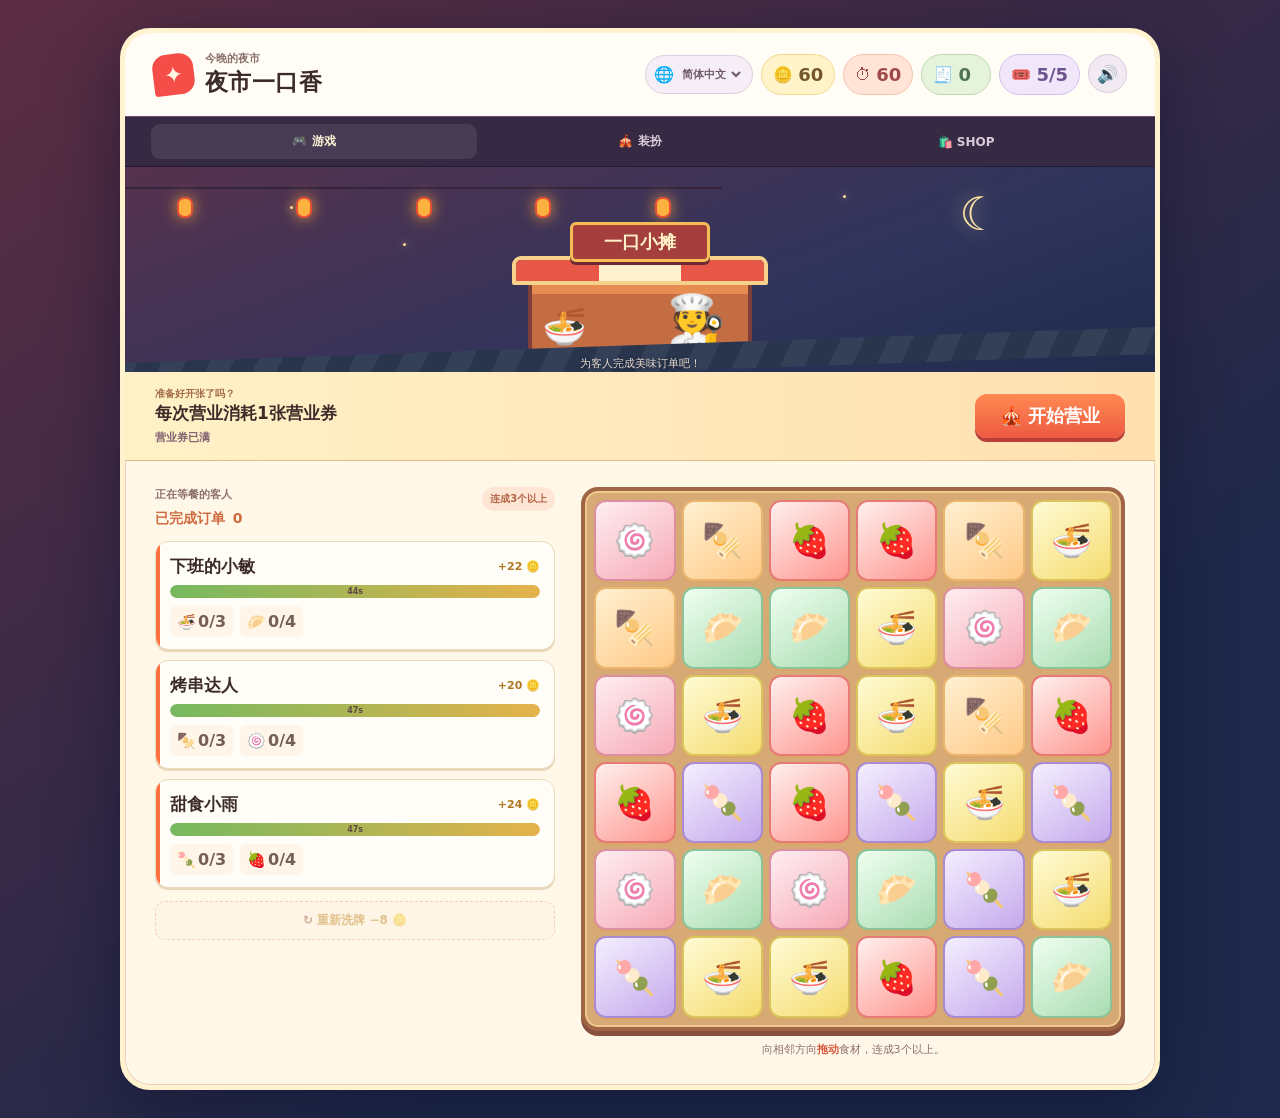
==== index.html @ 1f60d142 "Initial game project" ====
<!doctype html>
<html lang="zh-CN">
  <head>
    <meta charset="UTF-8" />
    <meta name="viewport" content="width=device-width, initial-scale=1.0, viewport-fit=cover" />
    <meta http-equiv="Cache-Control" content="no-cache, no-store, must-revalidate" />
    <meta http-equiv="Pragma" content="no-cache" />
    <meta http-equiv="Expires" content="0" />
    <meta name="theme-color" content="#ff713f" />
    <title>夜市一口香</title>
    <script type="module" crossorigin src="./game.js?v=mrhz48fj"></script>
    <link rel="stylesheet" crossorigin href="./styles.css?v=mrhz48fj">
  </head>
  <body>
    <main class="game-shell">
      <section class="game-card" aria-label="夜市一口香游戏">
        <header class="topbar">
          <div class="brand">
            <span class="brand-mark">✦</span>
            <div>
              <p data-i18n="brandEyebrow">今晚的夜市</p>
              <h1 data-i18n="gameTitle">夜市一口香</h1>
            </div>
          </div>
          <div class="topbar-actions">
            <label class="language-picker" data-i18n-title="languageTooltip" title="语言 / Language">
              <span>🌐</span>
              <select id="languageSelect" aria-label="语言">
                <option value="zh-CN" selected>简体中文</option>
                <option value="ko">한국어</option>
                <option value="en">English</option>
              </select>
            </label>
            <div class="stats" aria-label="游戏状态">
            <div class="stat-pill" data-i18n-title="coinTooltip" title="金币">
              <span>🪙</span><strong id="coinCount">0</strong>
            </div>
            <div class="stat-pill timer-pill" data-i18n-title="timerTooltip" title="剩余营业时间">
              <span>⏱</span><strong id="timer">60</strong>
            </div>
            <div class="stat-pill earnings-pill" data-i18n-title="earningsTooltip" title="今日待结算">
              <span>🧾</span><strong id="todayEarnings">0</strong>
            </div>
            <div class="stat-pill ticket-pill" data-i18n-title="ticketTooltip" title="营业券">
              <span>🎟️</span><strong id="businessTickets">5/5</strong>
            </div>
              <button class="sound-toggle" id="soundToggle" type="button" aria-label="关闭音效" title="音效开关">🔊</button>
            </div>
          </div>
        </header>

        <nav class="main-nav" aria-label="主菜单">
          <button class="nav-button is-active" type="button" data-view="gameView">🎮 <span data-i18n="menuGame">游戏</span></button>
          <button class="nav-button" type="button" data-view="decorateView">🎪 <span data-i18n="menuDecorate">装扮</span></button>
          <button class="nav-button" type="button" data-view="shopView">🛍️ <span data-i18n="menuShop">SHOP</span></button>
          <button class="nav-button hidden" id="cityNavButton" type="button" data-view="cityView">🏙️ <span data-i18n="menuCity">城市</span></button>
        </nav>

        <section class="view" id="gameView">
          <section class="market-scene" aria-label="我的夜市摊位">
            <div class="moon">☾</div>
            <div class="sky-dot dot-one"></div>
            <div class="sky-dot dot-two"></div>
            <div class="sky-dot dot-three"></div>
            <div class="lantern-string"><i></i><i></i><i></i><i></i><i></i></div>
            <div class="stall">
              <div class="stall-sign">一口小摊</div>
              <div class="stall-awning"><span></span><span></span><span></span></div>
              <div class="stall-body"><span class="stall-counter">🍜</span><span class="stall-cook">🧑‍🍳</span></div>
              <div class="installed-decor-layer"></div>
            </div>
            <div class="customer-stage" id="customerStage" aria-hidden="true"></div>
            <p class="scene-caption" id="sceneCaption">为客人完成美味订单吧！</p>
          </section>

          <section class="day-start-panel" id="dayStartPanel">
            <div><p data-i18n="dayReady">准备好开张了吗？</p><h2 data-i18n="ticketGuide">每次营业消耗1张营业券</h2><small id="ticketRefillTime">10:00</small></div>
            <button class="primary-button" id="startBusinessButton" type="button">🎪 <span data-i18n="startBusiness">开始营业</span></button>
          </section>

          <section class="play-area" id="playArea">
            <div class="orders-panel">
              <div class="section-heading">
                <div>
                  <p data-i18n="hungryGuests">正在等餐的客人</p>
                  <h2><span data-i18n="ordersTitle">订单</span> <span id="orderProgress">0</span></h2>
                </div>
                <span class="tip-badge" id="gameTip" data-i18n="matchTip">连成3个以上</span>
              </div>
              <div class="orders" id="orders" aria-live="polite"></div>
              <div class="utility-buttons">
                <button class="secondary-button" id="shuffleButton" type="button">↻ <span data-i18n="shuffle">重新洗牌</span> <span>−8 🪙</span></button>
                <button class="secondary-button hint-button hidden" id="hintButton" type="button">💡 <span data-i18n="useHint">使用提示</span></button>
                <button class="settle-button hidden" id="settleButton" type="button">🧾 <span data-i18n="settleNow">立即结算</span></button>
              </div>
            </div>

            <section class="board-wrap" aria-label="食材拼图">
              <div class="combo-message" id="comboMessage" aria-live="polite"></div>
              <div class="board" id="board" role="grid" aria-label="食材方块"></div>
              <p class="how-to" id="gameInstructions" data-i18n-html="dragHelp">向相邻方向<b>拖动</b>食材，连成3个以上。</p>
            </section>
          </section>
        </section>

        <section class="view decorate-view hidden" id="decorateView">
          <div class="view-heading">
            <div>
              <p data-i18n="decorateEyebrow">我的收藏</p>
              <h2 data-i18n="decorateTitle">装扮夜市摊位</h2>
              <p class="unlock-hint" id="unlockHint">提高装扮分数可解锁更多摆放位。</p>
              <div class="unlock-progress"><span id="unlockProgressBar"></span><b id="unlockProgressText">0 / 300 ⭐</b></div>
            </div>
            <div class="decor-heading-actions">
              <div class="pet-loot-actions">
                <button class="pet-loot-button cat-loot-button" id="catLootButton" type="button" data-i18n-title="catLootHelp" title="领取寻宝猫带回的奖励">
                  <span>🐱</span><small data-i18n="catLoot">猫咪奖励</small><b id="catLootCount">0</b>
                </button>
                <button class="pet-loot-button dog-loot-button" id="dogLootButton" type="button" data-i18n-title="dogLootHelp" title="领取幸运犬带回的奖励">
                  <span>🐶</span><small data-i18n="dogLoot">狗狗奖励</small><b id="dogLootCount">0</b>
                </button>
              </div>
              <span class="decor-score">⭐ <strong id="decorScore">0</strong></span>
              <span class="slot-count">🧩 <strong id="slotCount">3</strong></span>
              <button class="reset-link" id="resetLayoutButton" type="button" data-i18n="resetLayout">重置摆放</button>
            </div>
          </div>
          <section class="decor-studio" aria-label="摊位装扮预览">
            <div class="placement-toolbar">
              <div><strong id="placementSelection" data-i18n="placementNone">从背包选择家具后，点击地板格子进行摆放</strong><small id="placementHelp" data-i18n="placementHelp">点击已摆放的家具后，可以移动到其他格子</small></div>
              <div class="placement-actions">
                <button id="rotateFurniture" type="button" data-i18n="rotateFurniture">旋转</button>
                <button id="zoomDecorOut" type="button" aria-label="缩小">−</button>
                <button id="resetDecorCamera" type="button" data-i18n-title="cameraReset" title="重置视角">◎</button>
                <button id="zoomDecorIn" type="button" aria-label="放大">＋</button>
                <button id="cancelPlacement" type="button" data-i18n="cancelPlacement">取消选择</button>
              </div>
            </div>
            <div class="floor-palette hidden" id="floorPalette">
              <strong data-i18n="floorPalette">地板样式</strong>
              <button class="is-active" type="button" data-floor="wood"><i></i><span data-i18n="floorWood">木地板</span></button>
              <button type="button" data-floor="light"><i></i><span data-i18n="floorLight">亮色瓷砖</span></button>
              <button type="button" data-floor="dark"><i></i><span data-i18n="floorDark">深色瓷砖</span></button>
            </div>
            <div class="isometric-room" id="decorRoom">
              <div class="decor-canvas-host" id="decorCanvasHost" role="application" aria-label="家具摆放游戏画布"></div>
            </div>
            <nav class="decor-mode-dock" aria-label="装扮模式">
              <button id="decorBackButton" type="button">↩️ <span data-i18n="decorBack">返回</span></button>
              <button id="decorFurnitureMode" class="is-active" type="button">🪑 <span data-i18n="furnitureMode">家具模式</span></button>
              <button id="decorMoveMode" type="button">✋ <span data-i18n="moveMode">移动模式</span></button>
              <button id="decorGridMode" type="button">◇ <span data-i18n="tileMode">地板编辑</span></button>
              <button id="decorDeleteMode" type="button">🗑️ <span data-i18n="deleteMode">删除模式</span></button>
              <button id="decorShopShortcut" type="button">🏪 <span data-i18n="menuShop">SHOP</span></button>
            </nav>
            <p class="decor-room-status" id="expansionStatus">摊位等级 1</p>
          </section>
          <div class="stall-name-editor">
            <label for="stallNameInput" data-i18n="stallNameLabel">摊位名称</label>
            <input id="stallNameInput" type="text" maxlength="12" placeholder="输入摊位名称" />
            <button id="saveStallName" type="button" data-i18n="saveName">保存名称</button>
          </div>
          <button class="bag-button" id="bagButton" type="button">
            <span class="bag-icon">🎒</span>
            <span><strong data-i18n="myBag">我的装饰背包</strong><small data-i18n="bagHelp">打开背包，选择要摆放的装饰</small></span>
            <b id="bagCount">0</b>
          </button>
          <section class="bag-panel hidden" id="bagPanel">
            <div class="inventory-heading">
              <h2 data-i18n="ownedItems">已拥有的装饰</h2>
              <p data-i18n="inventoryHelp">点击物品即可摆放；已摆放的物品点击后会收回背包。</p>
            </div>
            <div class="bag-controls">
              <select id="bagSort" aria-label="排序">
                <option value="score" data-i18n="sortScore">按装扮分数</option>
                <option value="rarity" data-i18n="sortRarity">按稀有度</option>
                <option value="name" data-i18n="sortName">按名称</option>
                <option value="price" data-i18n="sortPrice">按价格</option>
                <option value="effect" data-i18n="sortEffect">按能力</option>
                <option value="acquired" data-i18n="sortAcquired">按获得顺序</option>
              </select>
              <select id="bagRarity" aria-label="稀有度筛选">
                <option value="all" data-i18n="filterAll">全部等级</option>
                <option value="common" data-i18n="common">普通</option>
                <option value="rare" data-i18n="rare">稀有</option>
                <option value="epic" data-i18n="epic">史诗</option>
                <option value="legendary" data-i18n="legendary">传说</option>
              </select>
              <select id="bagGroup" aria-label="分组">
                <option value="flat" data-i18n="groupNone">不分组</option>
                <option value="rarity" data-i18n="groupRarity">按等级分组</option>
              </select>
            </div>
            <div class="decorations inventory-grid" id="decorInventory"></div>
          </section>
        </section>

        <section class="view shop-view hidden" id="shopView">
          <div class="shop-hero">
            <p data-i18n="shopEyebrow">夜市装饰商店</p>
            <h2 data-i18n="gachaTitle">好运装饰机</h2>
            <p data-i18n="gachaSubtitle">抽取装饰，还有机会获得摊位扩建券！</p>
            <p class="shop-city-wallet">🏙️ <span data-i18n="cityWallet">城市资金</span> <strong id="shopCityMoney">0</strong>元</p>
            <div class="gacha-machine" id="gachaMachine" aria-hidden="true">
              <div class="gacha-rays"></div>
              <div class="gacha-globe"><span id="gachaPreview">🎁</span><div class="coin-burst" id="coinBurst"></div></div>
              <div class="gacha-base">LUCKY</div>
            </div>
            <div class="gacha-result" id="gachaResult" aria-live="polite">
              <span>✨</span><strong data-i18n="readyToDraw">好运正在等你</strong>
            </div>
            <div class="draw-actions">
              <button class="primary-button draw-button" id="drawButton" type="button"><span data-i18n="drawOnce">抽取一次</span> · 50 🪙</button>
              <button class="primary-button draw-button draw-ten-button" id="drawTenButton" type="button"><span data-i18n="drawTen">抽取十次</span> · 450 🪙</button>
            </div>
            <div class="odds-row" aria-label="抽取概率">
              <span class="rarity-common" id="commonOdds">普通 70%</span>
              <span class="rarity-rare" id="rareOdds">稀有 20%</span>
              <span class="rarity-epic" id="epicOdds">史诗 5%</span>
              <span class="rarity-legendary" id="legendaryOdds">传说 3%</span>
              <span class="rarity-expansion" id="expansionOdds">扩建券 2%</span>
            </div>
            <p class="booster-status" id="boosterStatus">未使用概率宝箱</p>
            <article class="name-ticket-product">
              <span>🎫</span><div><strong data-i18n="nameTicket">摊位改名券</strong><small data-i18n="nameTicketHelp">解除一次名称锁定</small></div>
              <button id="buyNameTicket" type="button"><span data-i18n="buyNameTicket">购买</span> · 1500元</button>
            </article>
            <article class="name-ticket-product expansion-ticket-product">
              <span>🏗️</span><div><strong data-i18n="expansionTicketShop">摊位扩建券</strong><small id="expansionTicketHelp">每次购买价格上涨3000元</small></div>
              <button id="buyExpansionTicket" type="button">5000元</button>
            </article>
            <article class="coupon-product">
              <span>🎟️</span>
              <div><strong data-i18n="couponTitle">兑换码</strong><small data-i18n="couponHelp">每个兑换码只能使用一次</small></div>
              <div class="coupon-entry">
                <input id="couponInput" type="text" inputmode="text" maxlength="32" autocomplete="off" autocapitalize="none" spellcheck="false" aria-label="兑换码" />
                <button id="redeemCoupon" type="button" data-i18n="couponRedeem">兑换</button>
              </div>
            </article>
          </div>
          <section class="score-chest-section">
            <div class="inventory-heading">
              <div><p data-i18n="scoreChestEyebrow">装扮分数限定</p><h2 data-i18n="scoreChestTitle">阶段专属宝箱</h2></div>
              <p data-i18n="scoreChestHelp">每个宝箱只会抽出该分数阶段解锁的装饰</p>
            </div>
            <div class="score-chest-grid" id="scoreChestGrid"></div>
          </section>
          <section class="background-shop-section">
            <div class="inventory-heading">
              <div><p data-i18n="backgroundEyebrow">豪华场景</p><h2 data-i18n="backgroundTitle">夜市背景商店</h2></div>
              <p data-i18n="backgroundHelp">用城市资金购买，背景可在每座城市分别装备</p>
            </div>
            <div class="background-grid" id="backgroundGrid"></div>
          </section>
          <div class="catalog-section">
            <div class="inventory-heading">
              <h2 id="catalogTitle" data-i18n="catalogTitle">装饰图鉴 · 119种</h2>
              <p id="catalogHelp" data-i18n="catalogHelp">基础37种 · 装扮分数可解锁82种</p>
            </div>
            <div class="catalog-grid" id="shopCatalog"></div>
          </div>
        </section>
        <section class="view city-view hidden" id="cityView">
          <div class="city-income-card">
            <div><p data-i18n="cityIncomeEyebrow">离线城市收益</p><h2><span id="cityStoredIncome">0</span> / 3000元</h2><small data-i18n="cityIncomeRate">现实时间每小时积累300元</small></div>
            <div class="city-wallet"><span data-i18n="cityWallet">城市资金</span><strong><b id="cityMoney">0</b>元</strong></div>
            <button id="claimCityIncome" type="button" data-i18n="claimIncome">领取收益</button>
          </div>
          <div class="city-heading"><p data-i18n="citySelectEyebrow">经营地图</p><h2 data-i18n="citySelectTitle">选择夜市城市</h2></div>
          <div class="city-grid" id="cityGrid"></div>
        </section>
        <div class="toast" id="toast" aria-live="polite"></div>
      </section>
    </main>

    <div class="modal hidden" id="gameOverModal" role="dialog" aria-modal="true" aria-labelledby="gameOverTitle">
      <div class="modal-content">
        <span class="modal-emoji">🎉</span>
        <p data-i18n="closingEyebrow">今晚的夜市</p>
        <h2 id="gameOverTitle" data-i18n="closingTitle">圆满收摊！</h2>
        <p class="modal-score"><strong id="finalOrders">0</strong> <span data-i18n="completedOrders">份订单已完成</span></p>
        <div class="settlement-sheet">
          <p><span data-i18n="matchIncome">连线收入</span><strong id="settlementMatch">0</strong></p>
          <p><span data-i18n="orderIncome">订单收入</span><strong id="settlementOrders">0</strong></p>
          <p><span data-i18n="petIncome">宠物收入</span><strong id="settlementPets">0</strong></p>
          <p><span data-i18n="overtimeIncome">加时奖励</span><strong id="settlementOvertime">0</strong></p>
          <p class="settlement-penalty"><span data-i18n="failedOrderPenalty">超时订单罚款</span><strong id="settlementPenalty">−0</strong></p>
          <p><span data-i18n="passiveIncome">持有被动奖励</span><strong id="settlementPassive">0</strong></p>
          <p class="settlement-total"><span data-i18n="settlementTotal">本日结算</span><strong id="settlementTotal">0 🪙</strong></p>
        </div>
        <button class="primary-button" id="restartButton" type="button" data-i18n="nextDay">明天继续营业</button>
      </div>
    </div>

    <div class="modal hidden" id="petLootModal" role="dialog" aria-modal="true" aria-labelledby="petLootTitle">
      <div class="modal-content pet-loot-modal-content">
        <span class="modal-emoji" id="petLootIcon">🐱</span>
        <h2 id="petLootTitle">宠物带回的奖励</h2>
        <p id="petLootSummary"></p>
        <div class="pet-loot-grid" id="petLootGrid"></div>
        <button class="primary-button" id="closePetLootModal" type="button" data-i18n="petLootClose">确认</button>
      </div>
    </div>

  </body>
</html>
---- styles.css ----
:root{--ink:#3c2b29;--muted:#8d716b;--cream:#fff8e8;--paper:#fffdf8;--orange:#ff713f;--coral:#f54d47;--red:#cf3541;--yellow:#ffc44d;--green:#64a56c;--display-font:"Microsoft YaHei", "PingFang SC", "Noto Sans SC", "Malgun Gothic", system-ui, sans-serif;color:var(--ink);font-family:Microsoft YaHei,PingFang SC,Noto Sans SC,Malgun Gothic,system-ui,sans-serif}html{-webkit-text-size-adjust:100%;-moz-text-size-adjust:100%;text-size-adjust:100%;width:100%;overflow-x:hidden}*{box-sizing:border-box}body{background:radial-gradient(circle at 20% 15%,#ffcc6b55 0 2px,#0000 3px),radial-gradient(circle at 80% 12%,#ffcc6b55 0 2px,#0000 3px),linear-gradient(145deg,#5c2d42,#1e284a 70%);width:100%;min-width:0;min-height:100dvh;margin:0;overflow-x:hidden}button{font:inherit;cursor:pointer}.game-shell{padding:28px 16px}.game-card{background:var(--cream);border:5px solid #fff3cf;border-radius:30px;width:min(100%,1040px);margin:auto;overflow:hidden;box-shadow:0 18px 65px #0c102c80,inset 0 0 0 1px #d1765b55}.topbar{background:#fffdf6;justify-content:space-between;align-items:center;gap:16px;padding:18px 28px;display:flex}.brand{align-items:center;gap:11px;display:flex}.brand-mark{color:#fff7e1;background:var(--coral);border-radius:14px 14px 14px 4px;place-items:center;width:41px;height:41px;font-size:23px;display:grid;transform:rotate(-7deg)}.brand p,.section-heading p{color:var(--muted);margin:0 0 1px;font-size:11px;font-weight:700}.brand h1,h2,.modal-content h2{font-family:var(--display-font);margin:0;font-weight:800}.brand h1{letter-spacing:.02em;font-size:23px}.topbar-actions{align-items:center;gap:8px;display:flex}.stats{gap:8px;display:flex}.language-picker{color:#6f576d;background:#f5eef6;border:1px solid #dfcedf;border-radius:99px;align-items:center;gap:4px;height:39px;padding:0 8px;display:flex}.language-picker select{max-width:94px;color:inherit;font:inherit;cursor:pointer;background:0 0;border:0;outline:0;font-size:11px;font-weight:700}.stat-pill{color:#74572b;background:#fff3c9;border:1px solid #f4d98c;border-radius:99px;align-items:center;gap:5px;min-width:70px;padding:9px 11px;display:flex}.stat-pill strong{font-family:var(--display-font);font-size:18px;font-weight:800}.timer-pill{color:#9f4a4a;background:#ffe4d7;border-color:#f5c2ae}.earnings-pill{color:#4f7550;background:#e6f3dc;border-color:#bfd7ae}.ticket-pill{color:#6c538d;background:#f0e7fb;border-color:#d3bfeb}.sound-toggle{background:#f1eaf2;border:1px solid #d9c7dd;border-radius:50%;place-items:center;width:39px;height:39px;padding:0;font-size:17px;transition:transform .15s,opacity .15s;display:grid}.sound-toggle:hover{transform:translateY(-1px)}.sound-toggle.is-muted{opacity:.55}.market-scene{color:#fff7d9;background:linear-gradient(160deg,#56324e,#2f345c 63%,#202b4c);height:205px;position:relative;overflow:hidden}.market-scene:after{content:"";background:repeating-linear-gradient(115deg,#334058 0 22px,#28354c 22px 44px);height:27px;position:absolute;bottom:0;left:-12px;right:-12px;transform:skewY(-2deg)}.moon{color:#ffe5a4;text-shadow:0 0 18px #fff0ad99;font-size:46px;position:absolute;top:20px;right:15%}.sky-dot{background:#ffe2a0;border-radius:50%;width:3px;height:3px;position:absolute;box-shadow:0 0 8px #ffe2a0}.dot-one{top:39px;left:16%}.dot-two{top:76px;left:27%}.dot-three{top:28px;right:30%}.lantern-string{border-top:2px solid #35243c;justify-content:space-around;width:58%;height:48px;display:flex;position:absolute;top:20px;left:0}.lantern-string i{background:#ffb13f;border:2px solid #e64f36;border-radius:7px;width:16px;height:21px;margin-top:8px;display:block;box-shadow:0 0 15px #ffb13fcc}.stall{width:290px;height:132px;transition:filter .25s,transform .25s;position:absolute;bottom:19px;left:50%;transform:translate(-50%)}.stall-sign{z-index:3;color:#fff1c7;width:140px;font-family:var(--display-font);text-align:center;background:#a53f3d;border:3px solid #f6bd57;border-radius:6px;padding:5px;font-size:18px;font-weight:800;position:absolute;top:1px;left:75px;box-shadow:0 3px #6d2a35}.stall-awning{z-index:2;border:4px solid #f8d18b;border-radius:9px 9px 2px 2px;width:256px;height:29px;display:flex;position:absolute;top:35px;left:17px;overflow:hidden}.stall-awning span{background:#e65748;flex:1}.stall-awning span:nth-child(2){background:#fff1cf}.stall-body{background:#c46c42;border:4px solid #7c3f39;border-bottom:0;border-radius:5px 5px 0 0;height:74px;position:absolute;bottom:0;left:33px;right:33px;box-shadow:inset 0 11px #e88d51}.stall-counter{font-size:36px;position:absolute;bottom:5px;left:10px}.stall-cook{font-size:47px;position:absolute;bottom:6px;right:22px}.customer-stage{z-index:7;pointer-events:none;height:73px;position:absolute;bottom:12px;left:0;right:0}.guest-slot{bottom:0;left:var(--seat-left);width:54px;height:68px;position:absolute;transform:translate(-50%)}.guest-chair{filter:drop-shadow(0 3px 2px #16142877);font-size:31px;position:absolute;bottom:0;left:50%;transform:translate(-50%)}.market-guest{z-index:2;width:47px;height:49px;display:block;position:absolute;bottom:14px;left:50%;transform:translate(-50%)}.market-guest b{filter:drop-shadow(0 3px 2px #17122477);font-size:35px;font-weight:400;position:absolute;bottom:0;left:50%;transform:translate(-50%)}.market-guest i{z-index:3;filter:drop-shadow(0 2px 1px #1c142977);font-size:19px;font-style:normal;animation:.28s ease-in-out infinite alternate food-bob;position:absolute;bottom:0;right:-3px}.guest-entering.guest-left{animation:1.05s cubic-bezier(.2,.75,.3,1) both guest-enter-left}.guest-entering.guest-right{animation:1.05s cubic-bezier(.2,.75,.3,1) both guest-enter-right}.guest-leaving.guest-left{animation:1.05s ease-in both guest-leave-left}.guest-leaving.guest-right{animation:1.05s ease-in both guest-leave-right}.guest-entering b,.guest-leaving b{animation:.22s ease-in-out infinite alternate guest-step}@keyframes guest-enter-left{0%{opacity:0;transform:translate(-520px)}70%{opacity:1}to{opacity:1;transform:translate(-50%)}}@keyframes guest-enter-right{0%{opacity:0;transform:translate(470px)}70%{opacity:1}to{opacity:1;transform:translate(-50%)}}@keyframes guest-leave-left{0%{opacity:1;transform:translate(-50%)}80%{opacity:1}to{opacity:0;transform:translate(-520px)}}@keyframes guest-leave-right{0%{opacity:1;transform:translate(-50%)}80%{opacity:1}to{opacity:0;transform:translate(470px)}}@keyframes guest-step{to{transform:translate(-50%)translateY(-4px)rotate(3deg)}}@keyframes food-bob{to{transform:translateY(-3px)rotate(5deg)}}.scene-caption{z-index:9;color:#e7ddcf;text-align:center;text-shadow:0 1px 3px #16142c;width:100%;margin:0;font-size:11px;position:absolute;bottom:1px;left:50%;transform:translate(-50%)}.play-area{grid-template-columns:minmax(230px,.92fr) minmax(330px,1.25fr);gap:26px;padding:26px 30px 28px;display:grid}.orders-panel{min-width:0}.section-heading{justify-content:space-between;align-items:flex-start;gap:8px;margin-bottom:13px;display:flex}.section-heading h2{font-size:22px}.section-heading h2 span{color:#d06a3f;font-size:14px}.tip-badge{color:#b26547;background:#ffe5d4;border-radius:99px;padding:5px 8px;font-size:10px;font-weight:700}.orders{gap:10px;display:grid}.orders[data-count="4"],.orders[data-count="5"],.orders[data-count="6"]{grid-template-columns:repeat(2,minmax(0,1fr))}.order-card{background:var(--paper);border:1px solid #edd9bc;border-radius:13px;padding:11px 12px 10px;transition:opacity .25s,transform .25s;position:relative;overflow:hidden;box-shadow:0 2px #e8d7bb}.order-card.is-complete{opacity:.46;transform:scale(.97)}.order-card:before{content:"";background:var(--orange);width:4px;position:absolute;top:0;bottom:0;left:0}.order-top{justify-content:space-between;align-items:center;margin-bottom:7px;display:flex}.customer{font-family:var(--display-font);font-size:17px;font-weight:800}.reward{color:#b17621;font-size:11px;font-weight:700}.order-items{flex-wrap:wrap;gap:5px;display:flex}.order-item{color:#745f57;background:#fff5e8;border-radius:6px;align-items:center;gap:2px;padding:4px 5px;font-size:11px;display:inline-flex}.order-item.done{color:#4c884b;background:#e4f3dd;text-decoration:line-through}.order-item b{font-family:var(--display-font);font-size:13px;font-weight:800}.utility-buttons{gap:7px;margin-top:13px;display:grid}.secondary-button{color:#9a543c;background:#fff2e4;border:1px dashed #e8a67f;border-radius:10px;width:100%;margin-top:0;padding:10px;font-size:12px;font-weight:700}.secondary-button span{color:#bd8120}.secondary-button:disabled{opacity:.45;cursor:not-allowed}.hint-button{color:#6d5898;background:#f1e9ff;border-color:#bfa8e3}.hint-button span{color:inherit}.settle-button{color:#fff8d8;background:linear-gradient(#6c9560,#4f774b);border:0;border-radius:10px;width:100%;padding:10px;font-size:12px;font-weight:800;box-shadow:0 3px #345b35}.board-wrap{min-width:0;position:relative}.board{background:#d7a974;border:4px solid #9f6545;border-radius:17px;grid-template-columns:repeat(6,1fr);gap:6px;padding:9px;display:grid;box-shadow:inset 0 0 0 2px #efc98d,0 5px #895040}.tile{aspect-ratio:1;touch-action:none;-webkit-user-select:none;user-select:none;background:linear-gradient(145deg,#fffef4,#ffe9c7);border:2px solid #f5d5a3;border-radius:12px;min-width:0;padding:0;font-size:clamp(21px,4.1vw,33px);line-height:1;transition:transform .13s,filter .13s;position:relative;overflow:visible;box-shadow:0 2px #dca56a}.tile:hover{filter:brightness(1.04);transform:translateY(-2px)}.tile.selected{z-index:2;filter:brightness(1.08);outline:3px solid #ff7543;transform:scale(.91)}.tile.pop{z-index:4;animation:.32s cubic-bezier(.2,.8,.3,1) forwards pop}.tile.pop:before,.tile.pop:after{content:"";pointer-events:none;border-radius:50%;width:8px;height:8px;animation:.34s ease-out forwards sparkle-pop;position:absolute;inset:50%;box-shadow:-27px -20px #fff38c,25px -18px #ff9be7,-22px 23px #91efff,28px 20px #fff,0 -31px #b2ff9c,0 31px #ffc46f}.tile.pop:after{animation-delay:40ms;transform:rotate(35deg)}.tile.shake{animation:.24s linear shake}.tile-skewer{background:linear-gradient(145deg,#fff0d1,#ffc987);border-color:#eab56f}.tile-noodle{background:linear-gradient(145deg,#fffbd5,#f5dc70);border-color:#dcc45c}.tile-dumpling{background:linear-gradient(145deg,#effff0,#a9dcb2);border-color:#8cc398}.tile-fishcake{background:linear-gradient(145deg,#ffeef1,#f6a9b7);border-color:#dc8f9e}.tile-tteok{background:linear-gradient(145deg,#f4efff,#c5a9ec);border-color:#a88bd1}.tile-fruit{background:linear-gradient(145deg,#fff0ee,#ff958f);border-color:#e77a75}.board.memory-board{background:linear-gradient(145deg,#614768,#382f50);border-color:#87688f;position:relative;box-shadow:inset 0 0 0 2px #d6b3da,0 5px #493950}.board.memory-preview:after{z-index:20;color:#fff8dd;white-space:nowrap;content:attr(data-preview-label);pointer-events:none;background:#d1584e;border:2px solid #ffd77f;border-radius:99px;padding:7px 14px;font-size:12px;font-weight:900;position:absolute;top:-18px;left:50%;transform:translate(-50%);box-shadow:0 4px 12px #251c3688}.memory-card{perspective:650px;cursor:pointer;background:#493958;border-color:#8f7298;overflow:hidden;box-shadow:0 3px #2d2539}.memory-card:disabled{opacity:1;cursor:default}.memory-card:not(:disabled):hover{filter:brightness(1.12)}.memory-card-inner{transform-style:preserve-3d;transition:transform .38s cubic-bezier(.2,.72,.25,1);display:block;position:absolute;inset:3px}.memory-card-cover,.memory-card-ingredient{backface-visibility:hidden;border-radius:8px;place-items:center;display:grid;position:absolute;inset:0;overflow:hidden}.memory-card-cover{color:#ffe69b;text-shadow:0 0 9px #ffd875;background:repeating-linear-gradient(135deg,#604666 0 8px,#4b3858 8px 16px);border:2px solid #a986ad;font-size:clamp(18px,3.2vw,28px)}.memory-card-ingredient{background:linear-gradient(145deg,#fffdf1,#ffe6ba);border:2px solid #f3cb8d;font-size:clamp(21px,4vw,33px);transform:rotateY(180deg)}.memory-card.is-revealed .memory-card-inner{transform:rotateY(180deg)}.memory-card.is-matched{filter:saturate(.65);box-shadow:inset 0 0 0 3px #8fd487,0 2px #3c7540}.memory-card.is-matched .memory-card-ingredient:after{color:#318348;content:"✓";font-size:13px;position:absolute;bottom:2px;right:3px}.memory-card.tile-skewer .memory-card-ingredient{background:linear-gradient(145deg,#fff0d1,#ffc987)}.memory-card.tile-noodle .memory-card-ingredient{background:linear-gradient(145deg,#fffbd5,#f5dc70)}.memory-card.tile-dumpling .memory-card-ingredient{background:linear-gradient(145deg,#effff0,#a9dcb2)}.memory-card.tile-fishcake .memory-card-ingredient{background:linear-gradient(145deg,#ffeef1,#f6a9b7)}.memory-card.tile-tteok .memory-card-ingredient{background:linear-gradient(145deg,#f4efff,#c5a9ec)}.memory-card.tile-fruit .memory-card-ingredient{background:linear-gradient(145deg,#fff0ee,#ff958f)}.tile.hint{z-index:3;animation:.65s ease-in-out infinite alternate hint-glow}.tile.hint-clear{animation:none}@keyframes hint-glow{to{outline:4px solid #a47cff;transform:scale(1.08);box-shadow:0 0 18px #a47cffee}}@keyframes pop{35%{filter:brightness(1.6);transform:scale(1.28)rotate(-5deg);box-shadow:0 0 22px #fff}to{opacity:0;transform:scale(.25)rotate(22deg)}}@keyframes sparkle-pop{0%{opacity:1;transform:scale(.2)}to{opacity:0;transform:scale(1.8)}}@keyframes shake{25%{transform:translate(-3px)}75%{transform:translate(3px)}}.board.chain-burst{animation:.5s ease-out board-flash}@keyframes board-flash{20%{filter:saturate(1.35)brightness(1.12);box-shadow:inset 0 0 30px #fff8a8,0 0 28px #ffc767}}.combo-message{z-index:5;color:#e14d3d;min-width:150px;font-family:var(--display-font);text-align:center;pointer-events:none;opacity:0;font-size:23px;font-weight:800;position:absolute;top:-21px;left:50%;transform:translate(-50%,12px)}.combo-message.show{animation:.8s ease-out forwards message}@keyframes message{20%{opacity:1;transform:translate(-50%,-2px)scale(1.08)}to{opacity:0;transform:translate(-50%,-22px)scale(1)}}.how-to{color:var(--muted);text-align:center;margin:11px 0 0;font-size:11px}.how-to b{color:#d6573d}.shop-panel{background:#fff1d6;border-top:1px solid #ebd4ad;padding:20px 30px 27px}.reset-link{color:#a67861;background:0 0;border:0;padding:3px 0;font-size:11px;text-decoration:underline}.unlock-hint{color:#ba704e!important;margin-top:3px!important}.decor-heading-actions{flex-direction:column;align-items:flex-end;gap:5px;display:flex}.decor-score{color:#9c631d;background:#fff8d9;border:1px solid #ead090;border-radius:99px;padding:5px 9px;font-size:12px}.decor-score strong{font-family:var(--display-font);font-size:16px;font-weight:800}.decorations{grid-template-columns:repeat(3,1fr);gap:11px;display:grid}.decor-card{text-align:left;background:#fffdfa;border:1px solid #e8d0ab;border-radius:14px;min-height:114px;padding:11px;transition:transform .18s;position:relative;box-shadow:0 2px #dfc69c}.decor-card:hover{transform:translateY(-2px)}.decor-card:disabled{cursor:default}.decor-card.is-owned{background:#f2f9e9;border-color:#9ac28f}.decor-art{margin-bottom:4px;font-size:33px;display:block}.decor-name{font-family:var(--display-font);font-size:16px;font-weight:800;display:block}.decor-description{color:var(--muted);margin-top:2px;font-size:10px;line-height:1.35;display:block}.decor-price{color:#a36d1e;font-size:10px;font-weight:700;position:absolute;bottom:8px;right:9px}.is-owned .decor-price{color:#579156}.decor-art-image{object-fit:contain;-webkit-user-select:none;user-select:none;width:72px;height:72px;margin:0 auto 5px;display:block}.hidden{display:none!important}.main-nav{background:#352943;border-top:1px solid #6c4c66;border-bottom:1px solid #231d33;grid-template-columns:repeat(auto-fit,minmax(0,1fr));padding:7px 26px;display:grid}.nav-button{color:#d8cad5;background:0 0;border:0;border-radius:9px;padding:9px;font-size:12px;font-weight:800;transition:color .15s,background .15s}.nav-button:hover,.nav-button.is-active{color:#fff4d6;background:#ffffff17}.view-heading{justify-content:space-between;align-items:flex-start;gap:14px;padding:24px 30px 14px;display:flex}.day-start-panel{background:linear-gradient(90deg,#fff1c7,#ffe0b0);border-bottom:1px solid #dfbd86;justify-content:space-between;align-items:center;gap:18px;padding:15px 30px;display:flex}.day-start-panel p{color:#a06a45;margin:0;font-size:10px;font-weight:800}.day-start-panel h2{margin:1px 0;font-size:17px}.day-start-panel small{color:#7f5f70;font-size:11px;font-weight:800}.day-start-panel .primary-button{width:auto;min-width:150px;margin:0;padding:10px 16px}.day-start-panel .primary-button:disabled{opacity:.45;cursor:not-allowed}.view-heading p,.inventory-heading p,.shop-hero>p{color:var(--muted);margin:0;font-size:11px}.view-heading h2,.inventory-heading h2,.shop-hero h2{margin:0;font-size:23px}.slot-count{color:#6c538f;background:#f3eaff;border:1px solid #d7c2ec;border-radius:99px;padding:5px 9px;font-size:12px}.decor-preview{border:4px solid #ead2a3;border-radius:20px;height:260px;margin:0 30px 20px}.decor-preview .stall{bottom:26px}.decor-studio{background:#f3dfbd;border:4px solid #d7b177;border-radius:21px;margin:0 30px 20px;overflow:hidden;box-shadow:0 7px #9b7149,inset 0 0 28px #7c4d2722}.placement-toolbar{z-index:8;color:#fff7dc;background:linear-gradient(90deg,#49374e,#6a4c5e);justify-content:space-between;align-items:center;gap:14px;padding:12px 15px;display:flex;position:relative}.placement-toolbar div{flex-direction:column;min-width:0;display:flex}.placement-toolbar strong{text-overflow:ellipsis;white-space:nowrap;font-size:12px;overflow:hidden}.placement-toolbar small{color:#d9c3d4;font-size:9px}.placement-toolbar button{color:#644e59;background:#ffe4a5;border:0;border-radius:8px;flex:none;padding:7px 10px;font-size:9px;font-weight:900}.placement-toolbar button:disabled{opacity:.35}.isometric-room{touch-action:none;cursor:grab;background:#303236;height:620px;min-height:360px;position:relative;overflow:hidden}.isometric-room:active{cursor:grabbing}.decor-canvas-host{touch-action:none;-webkit-tap-highlight-color:transparent;background:#303236;position:absolute;inset:0;overflow:hidden}.decor-canvas-host canvas{pointer-events:auto;touch-action:none;-webkit-user-select:none;user-select:none;display:block;width:100%!important;height:100%!important}.decor-room-status{color:#6f4d40;text-align:center;background:#f9e9c9;border-top:1px solid #d0a96e;margin:0;padding:9px 14px;font-size:10px;font-weight:800}.installed-decor-layer{z-index:6;pointer-events:none;position:absolute;inset:0}.installed-decor{object-fit:contain;filter:drop-shadow(0 3px 2px #27192977);width:45px;height:45px;animation:.28s ease-out both decor-in;display:block;position:absolute}.installed-decor:first-child{bottom:0;left:-28px}.installed-decor:nth-child(2){bottom:0;right:-27px}.installed-decor:nth-child(3){top:-28px;left:2px}.installed-decor:nth-child(4){top:-32px;right:2px}.installed-decor:nth-child(5){bottom:18px;left:68px}.installed-decor:nth-child(6){bottom:18px;right:66px}.installed-decor:nth-child(7){bottom:-13px;left:25px}.installed-decor:nth-child(8){bottom:-13px;right:25px}.installed-decor:nth-child(9){top:-48px;left:48px}.installed-decor:nth-child(10){top:-48px;right:48px}.installed-decor:nth-child(11){bottom:34px;left:103px}.installed-decor:nth-child(12){bottom:34px;right:101px}.decor-overflow-badge{z-index:8;color:#fff;background:#6e4c74;border:2px solid #f1d695;border-radius:99px;place-items:center;min-width:31px;height:31px;padding:0 6px;font-size:10px;font-weight:900;display:grid;position:absolute;top:30px;right:-14px;box-shadow:0 2px 5px #24172c77}@keyframes decor-in{0%{opacity:0;transform:translateY(7px)scale(.75)}}.stall.expansion-2{transform:translate(-50%)scale(1.3)}.stall.expansion-3{transform:translate(-50%)scale(1.6)}.stall.expansion-4{transform:translate(-50%)scale(1.9)}.bag-button{color:#5c423b;text-align:left;background:#fffaf0;border:2px solid #e7bd78;border-radius:15px;align-items:center;gap:12px;width:calc(100% - 60px);margin:0 30px 20px;padding:14px 17px;display:flex;box-shadow:0 4px #c99257}.bag-button:hover{transform:translateY(-1px)}.bag-icon{font-size:35px}.bag-button>span:nth-child(2){flex-direction:column;flex:1;display:flex}.bag-button strong{font-size:14px}.bag-button small{color:var(--muted);font-size:10px}.bag-button b{color:#fff;background:var(--orange);border-radius:99px;place-items:center;min-width:30px;height:30px;padding:0 8px;display:grid}.bag-panel{background:#f1dfbf;border:2px solid #d3ad70;border-radius:18px;margin:0 30px 28px;padding:17px;box-shadow:inset 0 2px 8px #8d592622}.inventory-heading{justify-content:space-between;align-items:flex-end;gap:12px;margin-bottom:12px;display:flex}.inventory-heading h2{font-size:18px}.inventory-heading p{text-align:right}.bag-controls{justify-content:flex-end;gap:8px;margin:-2px 0 12px;display:flex}.bag-controls select{color:#5d4740;min-width:118px;font:inherit;background:#fffaf0;border:1px solid #cda875;border-radius:9px;outline:none;padding:8px 28px 8px 10px;font-size:10px;font-weight:800}.bag-controls select:focus{border-color:#d86849;box-shadow:0 0 0 3px #e99a6d33}.inventory-grid{grid-template-columns:repeat(4,1fr)}.inventory-card{min-height:126px}.inventory-card.is-installed{background:#eef9e7;border-color:#8eb77b}.inventory-card .item-count{z-index:2;color:#fff;background:#674d69;border:2px solid #fff7e8;border-radius:99px;place-items:center;min-width:32px;height:32px;padding:0 7px;font-size:14px;font-weight:900;display:grid;position:absolute;top:6px;right:6px;box-shadow:0 3px 6px #38233c55}.inventory-actions{gap:5px;margin-top:9px;display:flex}.inventory-actions button{border:0;border-radius:7px;flex:1;padding:5px 3px;font-size:9px;font-weight:800}.place-button{color:#39683d;background:#dff0d8}.remove-button{color:#5a5791;background:#e5e3fb}.sell-button{color:#9b5238;background:#ffe2d3}.empty-bag{color:var(--muted);text-align:center;background:#fff9ed;border:1px dashed #cda875;border-radius:12px;grid-column:1/-1;padding:32px}.shop-view{background:#fff7e5}.shop-hero{text-align:center;background:radial-gradient(circle at 50% 20%,#fff8d3,#f8ddb3 67%,#e9bd83);border-bottom:1px solid #d5a86b;padding:29px 25px 25px}.shop-hero h2{color:#7d3f49;font-size:29px}.shop-hero>p:nth-child(3){margin-top:4px}.shop-city-wallet{background:#fff8;border:1px solid #d8b57d;border-radius:99px;align-items:center;gap:5px;padding:6px 10px;font-weight:800;display:inline-flex;color:#604957!important;margin:9px 0 0!important;font-size:10px!important}.shop-city-wallet strong{color:#a56c16;font-size:13px}.gacha-machine{z-index:1;isolation:isolate;width:170px;margin:19px auto 10px;position:relative}.gacha-globe{background:radial-gradient(circle at 35% 25%,#fffc,#d8f3ff99 38%,#a7cde2bb);border:8px solid #e45b55;border-radius:50% 50% 42% 42%;place-items:center;width:146px;height:126px;margin:auto;font-size:58px;display:grid;position:relative;box-shadow:inset 0 -14px #7db3cc66,0 5px #9e3d45}.gacha-globe>#gachaPreview{z-index:5;filter:drop-shadow(0 4px 3px #25395755);display:block;position:relative}.gacha-machine.is-drawing #gachaPreview{animation:.45s ease-in-out infinite gacha-spin}@keyframes gacha-spin{50%{filter:blur(1px);transform:rotate(170deg)scale(.72)}}.gacha-base{z-index:4;color:#fff5cf;letter-spacing:.16em;background:#d94747;border:5px solid #a9363e;border-radius:8px 8px 15px 15px;width:170px;margin-top:-3px;padding:9px;font-weight:900;position:relative;box-shadow:0 5px #85333a}.gacha-rays{z-index:-1;opacity:0;pointer-events:none;background:repeating-conic-gradient(currentColor 0deg 8deg,#0000 8deg 18deg);border-radius:50%;width:235px;height:235px;position:absolute;top:-27px;left:50%;transform:translate(-50%)scale(.5)}.gacha-machine.reveal-common .gacha-globe{animation:.8s ease-out common-light}.gacha-machine.reveal-rare .gacha-globe{animation:.95s ease-out rare-light}.gacha-machine.reveal-epic #gachaPreview{animation:1.25s ease-in-out epic-box}.gacha-machine.reveal-epic .gacha-globe{animation:1.35s ease-out epic-light}.gacha-machine.reveal-epic .gacha-rays{color:#b56cff;animation:1.25s ease-out rays-out}.gacha-machine.reveal-legendary #gachaPreview{animation:1.7s ease-in-out legendary-box}.gacha-machine.reveal-legendary .gacha-globe{animation:1.8s ease-out legendary-light}.gacha-machine.reveal-legendary .gacha-rays{color:#ffd347;animation:1.7s ease-out rays-out}.gacha-machine.reveal-expansion #gachaPreview{animation:1.5s ease-out expansion-box}.gacha-machine.reveal-expansion .gacha-globe{animation:1.6s ease-out expansion-light}.gacha-machine.reveal-expansion .gacha-rays{color:#6ef2a5;animation:1.5s ease-out rays-out}@keyframes common-light{35%{box-shadow:0 0 12px 8px #fff,0 0 40px 20px #fffa}}@keyframes rare-light{35%{border-color:#44b75b;box-shadow:0 0 15px 9px #7cff89,0 0 48px 23px #45e671aa}}@keyframes epic-light{58%{border-color:#8b48bc;box-shadow:0 0 25px 13px #c778ff,0 0 80px 35px #993ce3bb}70%{filter:brightness(2.4)}}@keyframes legendary-light{55%{border-color:#d99a1b;box-shadow:0 0 28px 15px #ffe567,0 0 95px 45px #ffbd22dd}}@keyframes expansion-light{55%{box-shadow:0 0 24px 13px #6ef2a5,0 0 80px 38px #43c987bb}}@keyframes epic-box{0%,22%{transform:scale(.75)}62%{transform:scale(1.55)}70%{opacity:1;transform:scale(1.72)}76%{opacity:0;transform:scale(2.2)}85%{opacity:0;transform:scale(.3)}to{opacity:1;transform:scale(1)}}@keyframes legendary-box{0%,18%{transform:scale(.75)}48%{transform:scale(1.55)}52%{transform:scale(1.55)rotate(-7deg)}56%{transform:scale(1.55)rotate(7deg)}60%{transform:scale(1.62)rotate(-9deg)}65%{transform:scale(1.62)rotate(9deg)}72%{opacity:0;transform:scale(2.35)}82%{opacity:0;transform:scale(.3)}to{opacity:1;transform:scale(1)}}@keyframes expansion-box{0%{transform:scale(.72)}58%{transform:scale(1.7)}72%{filter:brightness(2);transform:scale(1.9)}to{transform:scale(1)}}@keyframes rays-out{35%{opacity:0;transform:translate(-50%)scale(.4)rotate(0)}65%{opacity:.85}to{opacity:0;transform:translate(-50%)scale(1.5)rotate(25deg)}}.coin-burst{z-index:8;pointer-events:none;width:1px;height:1px;position:absolute;top:50%;left:50%}.coin-burst span{opacity:0;animation:coin-fountain 1.2s var(--delay) cubic-bezier(.15,.75,.25,1) forwards;font-size:19px;position:absolute}@keyframes coin-fountain{12%{opacity:1}70%{opacity:1;transform:translate(var(--x), var(--y)) rotate(540deg) scale(1.25)}to{opacity:0;transform:translate(var(--x), 70px) rotate(760deg) scale(.7)}}.gacha-result{color:#794b3d;justify-content:center;align-items:center;gap:7px;min-height:40px;margin:8px auto;display:flex}.gacha-result span{font-size:25px}.gacha-result strong{font-size:13px}.gacha-result.rarity-rare strong{color:#2770b6}.gacha-result.rarity-epic strong{color:#8c4fc4}.gacha-result.rarity-legendary strong{color:#c88600;text-shadow:0 0 8px #ffd764}.draw-actions{grid-template-columns:1fr 1fr;gap:9px;width:min(100%,490px);margin:0 auto;display:grid}.draw-button{width:100%;margin-top:0;font-size:15px}.draw-ten-button{background:linear-gradient(#9b72d2,#6d4aa8);box-shadow:0 4px #4e347d}.draw-button:disabled{opacity:.55;cursor:not-allowed;transform:none;box-shadow:0 4px #ba3f39}.gacha-preview-image{object-fit:contain;width:78px;height:78px;display:block}.gacha-result-image{object-fit:contain;width:54px;height:54px}.batch-item-image{object-fit:contain;width:38px;height:38px}.odds-row{flex-wrap:wrap;justify-content:center;gap:5px;margin-top:14px;display:flex}.odds-row span,.rarity-label{background:#fffa;border:1px solid;border-radius:99px;padding:4px 7px;font-size:9px;font-weight:800}.rarity-common{color:#746c66}.rarity-rare{color:#2c7abb}.rarity-epic{color:#8c4fc4}.rarity-legendary{color:#c58500}.rarity-expansion{color:#3d9a71}.booster-status{background:#fff7;border-radius:99px;padding:5px 9px;font-weight:800;display:inline-block;color:#796a62!important;margin-top:9px!important}.booster-status.rarity-epic{color:#8140bb!important}.booster-status.rarity-legendary{color:#a87500!important}.name-ticket-product{text-align:left;background:#fff8ebaa;border:1px solid #d8ae73;border-radius:11px;align-items:center;gap:9px;width:min(100%,390px);margin:13px auto 0;padding:9px 11px;display:flex}.name-ticket-product>span{font-size:25px}.name-ticket-product div{flex-direction:column;flex:1;display:flex}.name-ticket-product strong{font-size:11px}.name-ticket-product small{color:var(--muted);font-size:8px}.name-ticket-product button{color:#fff;background:#95654b;border:0;border-radius:7px;padding:6px 8px;font-size:8px;font-weight:800}.name-ticket-product button:disabled{opacity:.4}.item-effect{color:#704a90;margin-top:5px;font-size:9px;font-weight:800;line-height:1.3;display:block}.booster-card{border-width:2px}.catalog-card em{color:#745284;min-height:23px;margin:3px 1px 0;font-size:7px;font-style:normal;line-height:1.25;display:block;overflow:hidden}.inventory-card.is-selected-for-placement{background:#fff0d8;border-color:#ff7b4b;transform:translateY(-2px);box-shadow:0 0 0 3px #ff9f6644,0 3px #d87a4e}.placement-kind-badge{color:#fff9da;background:#725a84;border:1px solid #bfa9ce;border-radius:99px;align-self:center;padding:3px 7px;font-size:9px;font-weight:900}.passive-kind-badge{color:#4d3a13;background:#ffe28a;border-color:#d6a83f}.inventory-card[data-design-tier="1"]{box-shadow:inset 0 0 0 2px #9b714f55}.inventory-card[data-design-tier="2"],.inventory-card[data-design-tier="3"]{box-shadow:inset 0 0 0 2px #c8875c66}.inventory-card[data-design-tier="4"],.inventory-card[data-design-tier="5"]{box-shadow:inset 0 0 0 2px #78a9c766}.inventory-card[data-design-tier="6"],.inventory-card[data-design-tier="7"]{box-shadow:inset 0 0 0 2px #69d5c477}.inventory-card[data-design-tier="8"]{box-shadow:inset 0 0 0 2px #e0b82d99,0 0 12px #ffe06a55}.stall-name-editor{background:#fff8e9;border:1px solid #dfc393;border-radius:12px;align-items:center;gap:8px;margin:0 30px 16px;padding:10px 12px;display:flex}.stall-name-editor label{color:#7f5b4e;font-size:11px;font-weight:800}.stall-name-editor input{min-width:0;color:var(--ink);font:inherit;background:#fff;border:1px solid #d6b78a;border-radius:8px;outline:none;flex:1;padding:8px 10px}.stall-name-editor input:focus{border-color:#e77b51;box-shadow:0 0 0 3px #f7b69244}.stall-name-editor button{color:#fff;background:#d65f47;border:0;border-radius:8px;padding:8px 11px;font-size:10px;font-weight:800}.score-chest-section{background:linear-gradient(#f8e7c8,#eed2a2);border-bottom:1px solid #d5aa70;padding:22px 30px 24px}.score-chest-section .inventory-heading p:first-child{color:#a46843;letter-spacing:.08em;margin:0 0 2px;font-size:8px;font-weight:900}.score-chest-grid{grid-template-columns:repeat(4,1fr);gap:9px;display:grid}.score-chest-card{background:#fffaf0;border:2px solid #d1aa72;border-radius:13px;grid-template-columns:auto 1fr;align-items:center;gap:8px;min-width:0;padding:10px;display:grid;position:relative;overflow:hidden;box-shadow:0 3px #b68655}.score-chest-card.is-latest{background:linear-gradient(145deg,#fff5d9,#f2e1ff);border-color:#ac6bc5;box-shadow:0 3px #87539d,0 0 17px #c787dc55}.score-chest-glow{filter:drop-shadow(0 3px 3px #4b2b3b55);font-size:30px}.score-chest-card div{min-width:0}.score-chest-card small,.score-chest-card strong,.score-chest-card p{margin:0;display:block}.score-chest-card small{color:#a27231;font-size:8px;font-weight:900}.score-chest-card strong{text-overflow:ellipsis;white-space:nowrap;font-size:11px;overflow:hidden}.score-chest-card p{color:#796b62;min-height:20px;font-size:7px;line-height:1.25}.score-chest-card button{color:#fff;background:linear-gradient(#db704f,#b74f42);border:0;border-radius:7px;grid-column:1/-1;padding:7px 4px;font-size:8px;font-weight:900}.score-chest-card button:disabled{opacity:.4;cursor:not-allowed}.score-chest-empty{color:#8d725f;text-align:center;background:#fff8e8aa;border:1px dashed #cba471;border-radius:12px;grid-column:1/-1;margin:0;padding:22px;font-size:10px}.catalog-section{padding:23px 30px 29px}.catalog-grid{grid-template-columns:repeat(6,1fr);gap:8px;display:grid}.catalog-card{text-align:center;background:#fffdfa;border:1px solid #dfcba8;border-radius:11px;min-width:0;padding:10px 4px 7px;position:relative}.catalog-card.is-owned{background:#fff8db;box-shadow:inset 0 0 0 1px #e5bd52}.catalog-card.is-locked{color:#807774;background:#e8e3dc}.catalog-card.is-locked button{color:#736965;cursor:not-allowed;background:#d5cec5}.catalog-item-image{object-fit:contain;width:58px;height:58px;margin:0 auto;display:block}.catalog-item-image.is-locked{filter:grayscale()opacity(.38)}.catalog-card strong{text-overflow:ellipsis;white-space:nowrap;margin-top:3px;font-size:9px;display:block;overflow:hidden}.catalog-card small{color:#99691c;font-size:8px;font-weight:800;position:absolute;top:4px;left:5px}.catalog-card button{color:#824a34;background:#ffe3c4;border:0;border-radius:6px;width:100%;margin-top:6px;padding:4px 1px;font-size:8px;font-weight:800}.catalog-card button:hover{background:#ffd19f}.catalog-card .rarity-dot{background:currentColor;border-radius:50%;width:7px;height:7px;position:absolute;top:5px;right:5px}.toast{z-index:30;color:#fff7e7;text-align:center;pointer-events:none;opacity:0;background:#3b2b42e8;border:1px solid #8e6d91;border-radius:99px;max-width:min(90vw,420px);padding:10px 16px;font-size:12px;font-weight:800;position:fixed;bottom:26px;left:50%;transform:translate(-50%,12px);box-shadow:0 7px 24px #17101e66}.toast.show{animation:1.6s ease-out forwards toast-show}@keyframes toast-show{12%,72%{opacity:1;transform:translate(-50%)}to{opacity:0;transform:translate(-50%,-7px)}}.city-view{background:linear-gradient(160deg,#f9ead1,#f1d0aa);min-height:560px;padding:26px 30px 32px}.city-income-card{color:#fff8dc;background:linear-gradient(135deg,#53374f,#2f3d66);border:3px solid #d9ad62;border-radius:18px;grid-template-columns:1.5fr .8fr auto;align-items:center;gap:18px;padding:19px 21px;display:grid;box-shadow:0 6px #8f6647}.city-income-card p,.city-income-card h2,.city-income-card small{margin:0}.city-income-card p{color:#e8cda7;font-size:9px;font-weight:800}.city-income-card h2{font-size:25px}.city-income-card small{color:#d8c6d4;font-size:9px}.city-wallet{color:#d8c6d4;flex-direction:column;font-size:9px;display:flex}.city-wallet strong{color:#ffda70;font-size:18px}.city-income-card button{color:#62451f;background:#ffd46c;border:0;border-radius:9px;padding:10px 13px;font-size:10px;font-weight:900;box-shadow:0 3px #a9762c}.city-income-card button:disabled{opacity:.4}.city-heading{margin:27px 0 12px}.city-heading p,.city-heading h2{margin:0}.city-heading p{color:var(--muted);font-size:10px}.city-grid{grid-template-columns:repeat(5,1fr);gap:9px;display:grid}.city-card{text-align:center;background:#fffaf0;border:2px solid #d9bd91;border-radius:14px;min-width:0;min-height:155px;padding:13px 9px 10px;position:relative;overflow:hidden;box-shadow:0 3px #bd9669}.city-card:before{content:"";background:#8f7090;height:42px;position:absolute;inset:0 0 auto}.city-card .city-icon{font-size:39px;display:block;position:relative}.city-card h3,.city-card p{margin:0}.city-card h3{margin-top:4px;font-size:13px}.city-card p{min-height:27px;color:var(--muted);font-size:8px}.city-card button{color:#fff;background:#806079;border:0;border-radius:7px;width:100%;padding:6px 2px;font-size:8px;font-weight:800}.city-card.is-active{background:#eff8e8;border-color:#76a36d}.city-card.is-locked{filter:grayscale(.65)}.city-theme-chengdu:before{background:#63805d}.city-theme-xian:before{background:#9b5d43}.city-theme-guangzhou:before{background:#3c8e8c}.city-theme-harbin:before{background:#6b8ead}.city-card button:disabled{opacity:.45;cursor:not-allowed}.game-card.city-chengdu .market-scene{background:linear-gradient(160deg,#314c3d,#3f604d 63%,#293b3c)}.game-card.city-chengdu .stall-awning span{background:#6b9a61}.game-card.city-xian .market-scene{background:linear-gradient(160deg,#5a3027,#6f4232 63%,#352a38)}.game-card.city-xian .stall-awning span{background:#b56b3e}.game-card.city-guangzhou .market-scene{background:linear-gradient(160deg,#175e68,#267c7a 63%,#183c55)}.game-card.city-guangzhou .stall-awning span{background:#44a69b}.game-card.city-harbin .market-scene{background:linear-gradient(160deg,#35536e,#6285a2 63%,#314a68)}.game-card.city-harbin .stall-awning span{background:#8ec5de}.modal{z-index:20;-webkit-backdrop-filter:blur(3px);backdrop-filter:blur(3px);background:#181b35aa;place-items:center;padding:20px;display:grid;position:fixed;inset:0}.modal.hidden{display:none}.modal-content{text-align:center;background:#fff8e9;border:4px solid #fff1c9;border-radius:24px;width:min(100%,360px);padding:25px;box-shadow:0 14px 42px #0005}.modal-emoji{font-size:52px;display:block}.modal-content p{color:var(--muted);margin:4px 0;font-size:13px}.modal-content h2{color:#d95b3e;font-size:28px}.modal-score strong{color:#df6a25;font-family:var(--display-font);font-size:25px;font-weight:800}.settlement-sheet{background:#fff0d2;border:1px solid #e8c687;border-radius:13px;margin-top:14px;padding:11px 13px}.settlement-sheet p{color:#725a50;border-bottom:1px dashed #dfc5a0;justify-content:space-between;padding:4px 0;display:flex}.settlement-sheet p:last-child{border-bottom:0}.settlement-sheet strong{color:#82542e}.settlement-sheet .settlement-total{color:#c34f3c;margin-top:5px;padding-top:9px;font-weight:800}.settlement-sheet .settlement-total strong{color:#d45b32;font-size:19px}.primary-button{color:#fff;width:100%;font-family:var(--display-font);background:linear-gradient(#ff8952,#ee5a42);border:0;border-radius:12px;margin-top:17px;padding:12px;font-size:18px;font-weight:800;box-shadow:0 4px #ba3f39}.primary-button:active{transform:translateY(3px);box-shadow:0 1px #ba3f39}.settlement-sheet .settlement-penalty,.settlement-sheet .settlement-penalty strong{color:#bd3f45;font-weight:900}.order-patience{background:#eadfd2;border-radius:99px;height:13px;margin:0 0 8px;position:relative;overflow:hidden}.order-patience span{border-radius:inherit;background:linear-gradient(90deg,#76b95f,#e5b24b);transition:width .25s linear;position:absolute;inset:0 auto 0 0}.order-patience b{z-index:1;color:#604a42;text-align:center;font-size:8px;line-height:13px;display:block;position:relative}.order-card.is-urgent{border-color:#e8544c;animation:.6s ease-in-out infinite alternate urgent-order}.order-card.is-urgent .order-patience span{background:#e34e48}.order-card.is-failed{opacity:.48;background:#f1d6d2}.order-card.is-failed:after{content:"💢";font-size:18px;position:absolute;top:7px;right:8px}@keyframes urgent-order{to{transform:translateY(-1px);box-shadow:0 0 13px #ef5b5577}}@media (width<=700px){.game-shell{padding:0}.game-card{border-width:0;border-radius:0}.topbar{padding:14px 16px}.brand h1{font-size:20px}.topbar-actions{gap:4px}.language-picker{width:39px;padding:0 8px;position:relative}.language-picker select{opacity:0;width:39px;position:absolute;inset:0}.market-scene{height:183px}.play-area{grid-template-columns:1fr;gap:23px;padding:22px 16px}.orders{grid-template-columns:repeat(3,1fr);gap:6px}.order-card{padding:9px 7px}.customer{font-size:14px}.order-top{margin-bottom:4px}.reward{display:none}.order-items{gap:2px}.order-item{padding:2px;font-size:9px}.order-item b{font-size:11px}.secondary-button{margin-top:8px}.board{gap:4px;padding:7px}.tile{border-radius:9px}.shop-panel{padding:18px 16px 25px}.decorations{gap:7px}.decor-card{min-height:106px;padding:8px}.decor-art{font-size:29px}.decor-name{font-size:14px}.decor-description{font-size:9px}.moon{right:11%}.lantern-string{width:75%}}@media (width<=390px){.stats{gap:4px}.stat-pill{min-width:59px;padding:7px 8px}.orders-panel .section-heading{margin-bottom:8px}.tip-badge{font-size:9px}.decor-description{display:none}}@media (width<=700px){.main-nav{z-index:12;padding:6px 10px;position:sticky;top:0}.view-heading{padding:20px 16px 12px}.day-start-panel{padding:12px 16px}.day-start-panel h2{font-size:14px}.day-start-panel .primary-button{min-width:120px;font-size:14px}.decor-preview{height:225px;margin:0 16px 16px}.decor-studio{margin:0 16px 16px}.placement-toolbar{align-items:flex-start}.placement-toolbar small{display:none}.isometric-room{height:500px}.stall-name-editor{margin:0 16px 14px}.stall-name-editor label{display:none}.bag-button{width:calc(100% - 32px);margin:0 16px 16px}.bag-panel{margin:0 16px 22px;padding:12px}.inventory-heading{flex-direction:column;align-items:flex-start}.inventory-heading p{text-align:left}.bag-controls{justify-content:stretch}.bag-controls select{flex:1;min-width:0}.inventory-grid{grid-template-columns:repeat(2,1fr)}.catalog-section{padding:20px 16px 26px}.catalog-grid{grid-template-columns:repeat(4,1fr);gap:6px}.shop-hero{padding:24px 16px 22px}.draw-actions{grid-template-columns:1fr}.score-chest-section{padding:19px 16px 21px}.score-chest-grid{grid-template-columns:repeat(2,1fr)}.city-view{padding:20px 16px 28px}.city-income-card{grid-template-columns:1fr auto;gap:10px}.city-wallet{grid-column:1}.city-income-card>button{grid-area:1/2/3}.city-grid{grid-template-columns:repeat(2,1fr)}}@media (width<=390px){.topbar{gap:7px}.brand p,.brand h1{display:none}.brand{gap:0}.brand-mark,.sound-toggle,.language-picker{width:34px;height:34px}.stat-pill{min-width:45px;padding:6px}.stat-pill>span{display:none}.stat-pill strong{font-size:13px}.catalog-grid{grid-template-columns:repeat(3,1fr)}.isometric-room{height:440px}.placement-toolbar strong{font-size:10px}.score-chest-grid{grid-template-columns:1fr}}.background-shop-section{background:linear-gradient(#eee3f5,#d9c9e8);border-bottom:1px solid #bda9cf;padding:22px 30px 24px}.background-shop-section .inventory-heading p:first-child{color:#7d5a99;margin:0 0 2px;font-size:8px;font-weight:900}.background-grid{grid-template-columns:repeat(3,1fr);gap:10px;display:grid}.background-card{color:#fff;background:#553c61;border:3px solid #b99ac6;border-radius:15px;min-height:116px;padding:15px 12px 11px;position:relative;overflow:hidden;box-shadow:0 4px #795e87}.background-card:before{content:"";opacity:.82;position:absolute;inset:0}.background-card>*{z-index:2;position:relative}.background-card>span{filter:drop-shadow(0 3px 4px #17172a99);font-size:34px;display:block}.background-card div{justify-content:space-between;align-items:flex-end;gap:5px;display:flex}.background-card strong{font-size:13px}.background-card small{color:#f7dfaa;font-size:8px}.background-card button{color:#503f5a;background:#fff1bb;border:0;border-radius:8px;width:100%;margin-top:9px;padding:8px;font-size:9px;font-weight:900}.background-card button:disabled{opacity:.55}.background-card.is-active{border-color:#ffe079;box-shadow:0 4px #9d7630,0 0 20px #ffe46e77}.background-preview-default:before{background:radial-gradient(circle at 80% 15%,#ffe795,#0000 25%),linear-gradient(145deg,#713c5d,#273a64)}.background-preview-water:before{background:radial-gradient(circle at 72% 25%,#a8ffff,#0000 24%),repeating-radial-gradient(at 30% 120%,#4ae1ff 0 8px,#117db9 9px 18px,#164c8b 19px 29px)}.background-preview-fire:before{background:radial-gradient(circle at 72% 65%,#fff278,#0000 18%),radial-gradient(circle at 25% 80%,#ff7418,#0000 28%),linear-gradient(145deg,#741f29,#240f2e)}.game-card.background-water .market-scene{background:radial-gradient(circle at 78% 22%,#a9ffff 0 5%,#0000 20%),radial-gradient(circle at 20% 35%,#39d8ff77,#0000 25%),linear-gradient(160deg,#12345f,#087eaa 57%,#052b63);animation:3.2s ease-in-out infinite alternate water-city-glow}.game-card.background-water .market-scene:after{background:repeating-radial-gradient(at 50% 100%,#67efff 0 8px,#1185be 9px 18px,#075487 19px 29px);height:38px;box-shadow:0 -5px 22px #56e9ff99}.game-card.background-water .lantern-string i{background:#5af3ff;border-color:#197fae;box-shadow:0 0 18px #63efff}.game-card.background-fire .market-scene{background:radial-gradient(circle at 18% 86%,#ffdf4b 0 4%,#ff5b1a 14%,#0000 28%),radial-gradient(circle at 82% 76%,#ff9a26 0 8%,#0000 24%),linear-gradient(160deg,#5b1626,#34132c 58%,#160e28);animation:1.2s ease-in-out infinite alternate fire-city-glow}.game-card.background-fire .market-scene:after{background:repeating-linear-gradient(115deg,#7d281f 0 20px,#3d1826 20px 40px);height:34px;box-shadow:0 -8px 25px #ff5b2277}.game-card.background-fire .lantern-string i{background:#ffdc49;border-color:#f34d1e;box-shadow:0 0 23px #ff6a22}@keyframes water-city-glow{to{filter:saturate(1.18)brightness(1.08)}}@keyframes fire-city-glow{to{filter:saturate(1.2)brightness(1.12)}}@media (width<=700px){.background-shop-section{padding:19px 16px 21px}.background-grid{grid-template-columns:1fr}}.unlock-progress{background:#eadfce;border:2px solid #c9aa7f;border-radius:99px;width:min(330px,100%);height:18px;margin-top:7px;position:relative;overflow:hidden;box-shadow:inset 0 2px 4px #6f4c2c22}.unlock-progress span{border-radius:inherit;background:linear-gradient(90deg,#ffb044,#f16d4a);width:0;transition:width .3s;position:absolute;inset:0 auto 0 0}.unlock-progress b{z-index:1;color:#65483f;text-align:center;text-shadow:0 1px #fff8;font-size:9px;line-height:14px;display:block;position:relative}.bag-controls{flex-wrap:wrap}.bag-controls select{flex:118px}.inventory-rarity-heading{background:#fff8e9;border-left:5px solid;border-radius:8px;grid-column:1/-1;margin:5px 0 0;padding:8px 11px;font-size:12px}.inventory-actions{gap:7px}.inventory-actions button{cursor:pointer;border-radius:9px;min-height:34px;padding:8px 6px;font-size:11px}.place-button{box-shadow:inset 0 0 0 1px #9ac48c}.remove-button{box-shadow:inset 0 0 0 1px #aaa4dd}.sell-button{box-shadow:inset 0 0 0 1px #e8a17c}.order-card{padding:13px 14px 12px}.order-items{gap:7px}.order-item{padding:6px 7px;font-size:15px}.order-item b{font-size:16px}.orders[data-count="4"] .order-item,.orders[data-count="5"] .order-item,.orders[data-count="6"] .order-item{font-size:13px}@media (width<=700px){.order-item{padding:4px;font-size:12px}.order-item b{font-size:13px}.inventory-actions button{min-height:38px;font-size:12px}}.decor-mode-dock{background:linear-gradient(#6c513d,#49382f);border-top:4px solid #a98765;grid-template-columns:repeat(4,1fr);gap:7px;padding:12px 15px;display:grid}.decor-mode-dock button{color:#f8e6c4;background:#7f654d;border:2px solid #a98b69;border-radius:11px;justify-content:center;align-items:center;gap:6px;min-height:48px;padding:8px;font-size:18px;font-weight:900;display:flex;box-shadow:0 3px #30241f}.decor-mode-dock button span{font-size:10px}.decor-mode-dock button:hover,.decor-mode-dock button.is-active{color:#5d412e;background:#f6d690;border-color:#ffe5a8;transform:translateY(-2px)}.decor-room-status{border-top:0}@media (width<=700px){.decor-mode-dock{gap:4px;padding:9px}.decor-mode-dock button{min-height:43px;padding:6px 3px;font-size:16px}.decor-mode-dock button span{font-size:8px}}@media (width<=390px){.decor-mode-dock button span{display:none}}.gacha-result.batch-results{background:#fff8e8;border:2px solid #e5c28f;border-radius:16px;width:min(100%,520px);min-height:142px;margin:12px auto;padding:10px;display:block;box-shadow:inset 0 2px 8px #9e683222}.batch-reveal-grid{grid-template-columns:repeat(5,minmax(0,1fr));gap:7px;display:grid}.gacha-result .batch-result-card{background:#fffdf7;border:2px solid #dfd3c5;border-radius:10px;flex-direction:column;justify-content:center;align-items:center;gap:2px;min-width:0;min-height:49px;padding:4px 2px;display:flex;box-shadow:0 2px #c9b8a3}.gacha-result .batch-result-card b{font-size:25px;line-height:1}.gacha-result .batch-result-card small{color:#765e52;text-overflow:ellipsis;white-space:nowrap;max-width:100%;font-size:8px;font-weight:900;overflow:hidden}.gacha-result .batch-result-card.is-pending{color:#a18a7d;box-shadow:none;opacity:.72;background:#efe7dc;border-style:dashed}.gacha-result .batch-result-card.is-revealed{animation:.34s cubic-bezier(.2,.85,.3,1.25) both batch-card-reveal}.gacha-result .batch-result-card.rarity-rare{background:#ecfff2;border-color:#64bd7a}.gacha-result .batch-result-card.rarity-epic{background:#f5eaff;border-color:#a36dda;box-shadow:0 0 9px #b478e688}.gacha-result .batch-result-card.rarity-legendary{background:#fff6c9;border-color:#e5b331;box-shadow:0 0 12px #ffd44d99}.gacha-result .batch-result-card.rarity-expansion{background:#fff1d6;border-color:#ef954c}.batch-result-summary{color:#794b3d;text-align:center;margin-top:8px;line-height:1.35;display:block;font-size:11px!important}@keyframes batch-card-reveal{0%{opacity:0;filter:brightness(1.9);transform:translateY(-8px)scale(.7)rotate(-5deg)}to{opacity:1;filter:none;transform:none}}.coupon-product{text-align:left;background:#edf7e8;border:2px solid #9fc28c;border-radius:13px;grid-template-columns:auto minmax(0,1fr);gap:5px 10px;width:min(100%,490px);margin:12px auto 0;padding:11px 13px;display:grid}.coupon-product>span{grid-row:1/3;align-self:center;font-size:30px}.coupon-product>div:nth-child(2){flex-direction:column;min-width:0;display:flex}.coupon-product strong{color:#426b40;font-size:12px}.coupon-product small{color:#71816d;font-size:8px}.coupon-entry{grid-template-columns:minmax(0,1fr) auto;gap:6px;display:grid}.coupon-entry input{color:#463d37;width:100%;min-width:0;height:36px;font:inherit;background:#fff;border:1px solid #a6bd99;border-radius:8px;outline:none;padding:0 10px;font-size:13px}.coupon-entry input:focus{border-color:#5f9e5b;box-shadow:0 0 0 3px #7eb77633}.coupon-entry button{color:#fff;background:#5d9657;border:0;border-radius:8px;min-width:68px;padding:0 12px;font-size:11px;font-weight:900}@media (width<=700px){.decorate-view .view-heading{flex-direction:column;align-items:stretch;gap:9px;padding:15px 12px 10px}.decorate-view .decor-heading-actions{flex-flow:wrap;align-items:center}.decorate-view .decor-heading-actions .reset-link{min-height:36px;margin-left:auto;padding:6px 4px}.decor-studio{border-width:2px;border-radius:15px;margin:0 8px 14px;box-shadow:0 4px #9b7149}.placement-toolbar{flex-direction:column;align-items:stretch;gap:7px;padding:9px 10px}.placement-toolbar strong{white-space:normal;font-size:11px}.placement-toolbar small{font-size:8px;display:block}.placement-toolbar button{width:100%;min-height:40px;font-size:11px}.isometric-room{height:clamp(430px,118vw,520px);min-height:360px}.decor-mode-dock{border-top-width:3px;gap:4px;padding:7px 5px}.decor-mode-dock button{flex-direction:column;gap:1px;min-width:0;min-height:48px;padding:4px 2px;font-size:17px}.decor-mode-dock button span{text-overflow:ellipsis;white-space:nowrap;max-width:100%;font-size:8px;display:block;overflow:hidden}.decor-room-status{padding:8px 9px;font-size:9px}.bag-controls{grid-template-columns:1fr 1fr;display:grid}.bag-controls select{width:100%;min-height:42px}.bag-controls select:last-child{grid-column:1/-1}.gacha-result.batch-results{width:100%;min-height:130px;padding:8px 6px}.batch-reveal-grid{gap:4px}.gacha-result .batch-result-card{border-radius:8px;min-height:45px;padding:3px 1px}.gacha-result .batch-result-card b{font-size:clamp(20px,6vw,25px)}.gacha-result .batch-result-card small{font-size:7px}.batch-result-summary{font-size:9px!important}.coupon-product{grid-template-columns:auto minmax(0,1fr)}.coupon-entry input,.coupon-entry button{min-height:42px}}@media (width<=390px){.isometric-room{height:430px}.decor-mode-dock button span{font-size:7px;display:block}.coupon-product{padding:10px}.coupon-product>span{display:none}.coupon-product{grid-template-columns:1fr}.coupon-entry button{min-width:62px}}@media (width<=430px){body{padding-right:env(safe-area-inset-right);padding-bottom:env(safe-area-inset-bottom);padding-left:env(safe-area-inset-left)}.game-shell,.game-card,.topbar,.topbar-actions,.stats,.view,.decorate-view{min-width:0;max-width:100%}.topbar{padding:max(8px, env(safe-area-inset-top)) 7px 8px;gap:5px}.brand{flex:0 0 34px;gap:0}.brand p,.brand h1{display:none}.brand-mark{width:34px;height:34px;font-size:18px}.topbar-actions{flex:auto;justify-content:flex-end;gap:3px;overflow:hidden}.language-picker,.sound-toggle{justify-content:center;width:34px;min-width:34px;height:34px;padding:0}.language-picker select{width:34px}.stats{flex:auto;justify-content:flex-end;gap:3px;overflow:hidden}.stat-pill{flex:1 1 0;justify-content:center;min-width:0;height:34px;padding:5px 3px}.stat-pill>span{display:none}.stat-pill strong{white-space:nowrap;font-size:13px}.main-nav{padding-right:max(5px, env(safe-area-inset-right));padding-left:max(5px, env(safe-area-inset-left))}.nav-button{white-space:nowrap;min-width:0;padding:9px 2px;font-size:11px}.decorate-view .view-heading,.decor-studio,.stall-name-editor,.bag-button,.bag-panel{max-width:100%}.isometric-room{height:430px}.placement-toolbar,.decor-mode-dock,.decor-room-status{max-width:100%;overflow:hidden}.placement-toolbar strong,.placement-toolbar small,.decor-room-status{overflow-wrap:anywhere}.decor-mode-dock button span{font-size:7px;display:block}.stall-name-editor{margin-left:8px;margin-right:8px;padding:10px}.stall-name-editor input{min-width:0}.coupon-product{grid-template-columns:1fr;padding:10px}.coupon-product>span{display:none}.coupon-entry button{min-width:62px}}.pet-loot-actions{gap:7px;display:flex}.pet-loot-button{color:#65493f;text-align:left;background:#fff7dc;border:2px solid #dfbd77;border-radius:14px;grid-template-columns:auto 1fr;align-items:center;gap:2px 5px;min-width:78px;min-height:54px;padding:7px 25px 7px 8px;display:grid;position:relative;box-shadow:0 3px #bd8a51}.pet-loot-button>span{grid-row:1/3;font-size:27px}.pet-loot-button small{text-overflow:ellipsis;white-space:nowrap;max-width:58px;font-size:8px;font-weight:900;overflow:hidden}.pet-loot-button b{color:#fff;background:#8a756d;border:2px solid #fff7dc;border-radius:99px;place-items:center;min-width:26px;height:26px;padding:0 6px;font-size:11px;display:grid;position:absolute;top:-7px;right:-6px;box-shadow:0 2px 5px #4b302c55}.pet-loot-button.has-loot{background:#fff0b8;border-color:#ff9c4b;animation:.8s ease-in-out infinite alternate pet-loot-ready}.pet-loot-button.has-loot b{background:#f1643f}.dog-loot-button{background:#edf7df;border-color:#9ebe77;box-shadow:0 3px #74984f}@keyframes pet-loot-ready{to{filter:brightness(1.08);transform:translateY(-2px);box-shadow:0 5px #bd8a51,0 0 13px #ffc45f99}}.pet-loot-modal-content{width:min(100%,470px);max-height:min(82dvh,650px);overflow-y:auto}.pet-loot-modal-content h2{margin:0 0 3px}.pet-loot-grid{grid-template-columns:repeat(3,minmax(0,1fr));gap:9px;margin-top:15px;display:grid}.pet-loot-card{background:#fffdf4;border:2px solid #ddcba9;border-radius:13px;flex-direction:column;justify-content:center;align-items:center;gap:8px;min-width:0;min-height:92px;padding:10px 6px;animation:.34s ease-out both batch-card-reveal;display:flex;box-shadow:0 3px #c5aa7a}.pet-loot-card>span{font-size:34px}.pet-loot-card strong{color:#665047;font-size:10px;line-height:1.25}.pet-loot-card.rarity-epic{background:#f5eaff;border-color:#a36dda;box-shadow:0 3px #8053aa,0 0 10px #b478e677}.pet-loot-card.rarity-legendary{background:#fff6c9;border-color:#e5b331;box-shadow:0 3px #b88618,0 0 12px #ffd44d99}@media (width<=700px){.decorate-view .pet-loot-actions{order:-1;width:100%}.pet-loot-button{flex:1;min-width:0;min-height:58px}.pet-loot-button small{max-width:none;font-size:9px}.pet-loot-modal-content{padding:18px 13px}.pet-loot-grid{grid-template-columns:repeat(2,minmax(0,1fr));gap:7px}.pet-loot-card{min-height:84px}.pet-loot-card>span{font-size:30px}}.placement-toolbar .placement-actions{flex-direction:row;grid-template-columns:repeat(5,auto);align-items:center;gap:5px;display:grid}.placement-toolbar .placement-actions button{min-width:38px;min-height:38px;padding:6px 8px;font-size:10px}.placement-toolbar .placement-actions #cancelPlacement{min-width:74px}.floor-palette{z-index:9;color:#5f463c;background:#f7e5bd;border-bottom:2px solid #c79c64;justify-content:center;align-items:center;gap:8px;padding:9px 12px;display:flex;position:relative}.floor-palette>strong{margin-right:5px;font-size:10px}.floor-palette button{color:#644c42;background:#fff9e9;border:2px solid #0000;border-radius:9px;align-items:center;gap:5px;min-height:38px;padding:5px 9px;font-size:9px;font-weight:900;display:flex}.floor-palette button.is-active{border-color:#e56d46;box-shadow:0 0 0 2px #fff}.floor-palette i{border:1px solid #8c6b54;border-radius:4px;width:22px;height:22px}.floor-palette [data-floor=wood] i{background:repeating-linear-gradient(90deg,#9b6c45 0 5px,#c08a55 6px 10px)}.floor-palette [data-floor=light] i{background:linear-gradient(135deg,#fff8e8 0 48%,#d7d2c7 49% 52%,#edf6f5 53%)}.floor-palette [data-floor=dark] i{background:linear-gradient(135deg,#53545d 0 48%,#292b32 49% 52%,#41434c 53%)}.decor-mode-dock{grid-template-columns:repeat(6,minmax(0,1fr))}.decor-mode-dock button{min-width:0}@media (width<=700px){.placement-toolbar .placement-actions{grid-template-columns:repeat(5,minmax(0,1fr));width:100%}.placement-toolbar .placement-actions button,.placement-toolbar .placement-actions #cancelPlacement{width:auto;min-width:0;min-height:42px;padding:5px 2px;font-size:8px}.floor-palette{flex-wrap:wrap;align-items:stretch;gap:5px;padding:7px}.floor-palette>strong{text-align:center;width:100%}.floor-palette button{flex:1;justify-content:center;min-width:0;padding:4px}.floor-palette button span{text-overflow:ellipsis;white-space:nowrap;overflow:hidden}.isometric-room{height:500px}.decor-mode-dock{grid-template-columns:repeat(3,minmax(0,1fr))}.decor-mode-dock button{flex-direction:row;min-height:45px}.decor-mode-dock button span{font-size:8px}}@media (width<=430px){.isometric-room{height:430px}.decor-mode-dock button{min-height:44px}.placement-toolbar .placement-actions button{font-size:7px}}
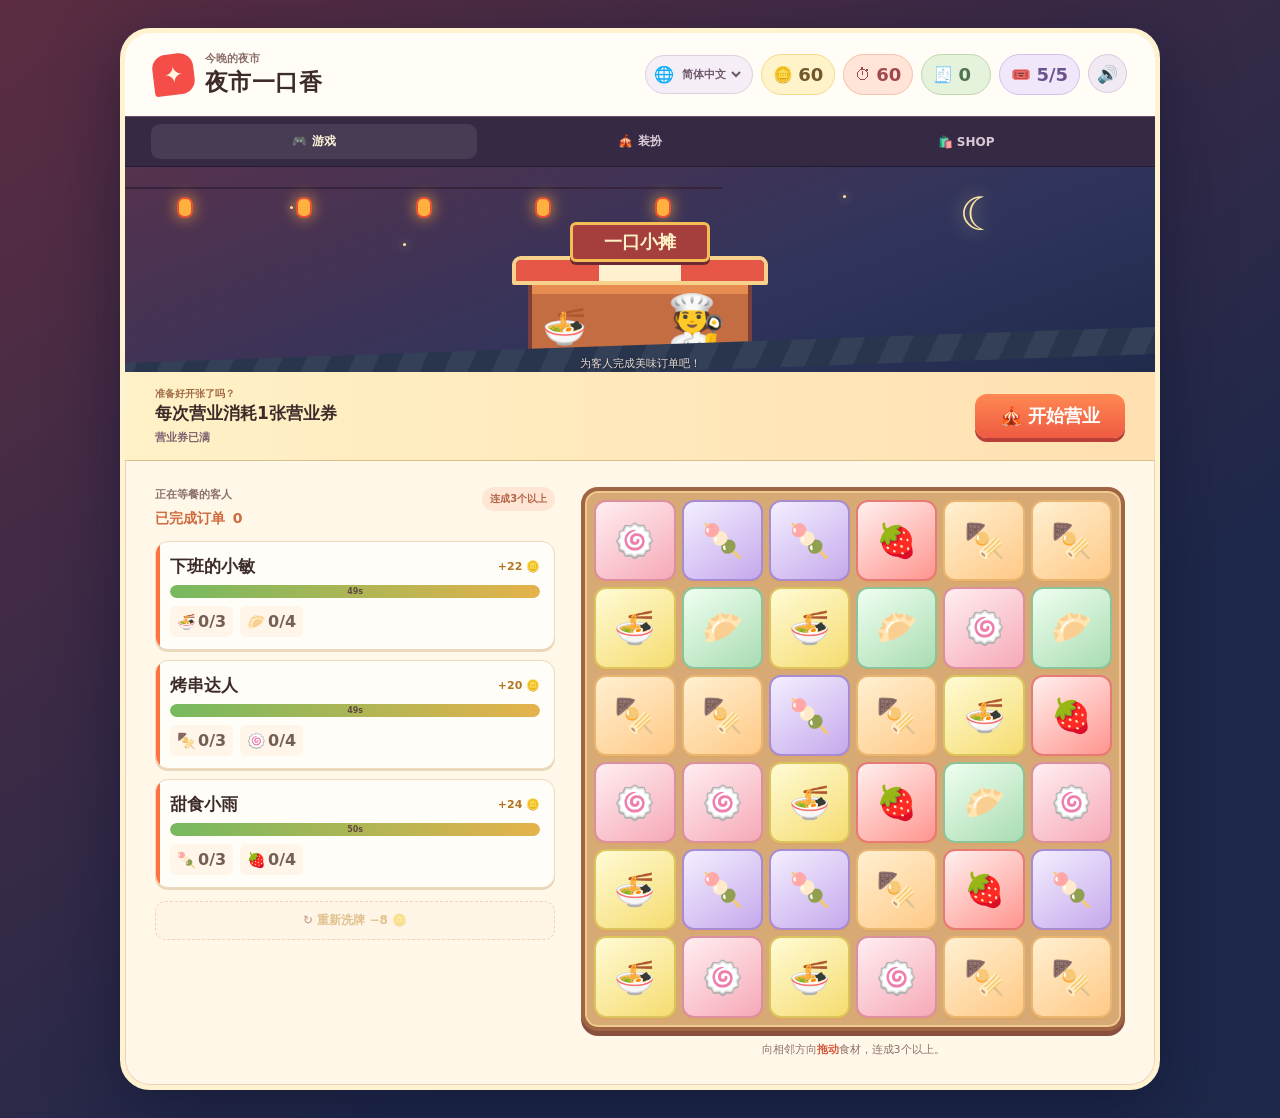
==== commit d22ede9a: "Fix decor runtime wiring and document architecture" ====
--- a/index.html
+++ b/index.html
@@ -8,6 +8,7 @@
     <meta http-equiv="Expires" content="0" />
     <meta name="theme-color" content="#ff713f" />
     <title>夜市一口香</title>
+    <script type="module" crossorigin src="./assets/index-Dx8gev--.js?v=mrhz48fj"></script>
     <script type="module" crossorigin src="./game.js?v=mrhz48fj"></script>
     <link rel="stylesheet" crossorigin href="./styles.css?v=mrhz48fj">
   </head>
